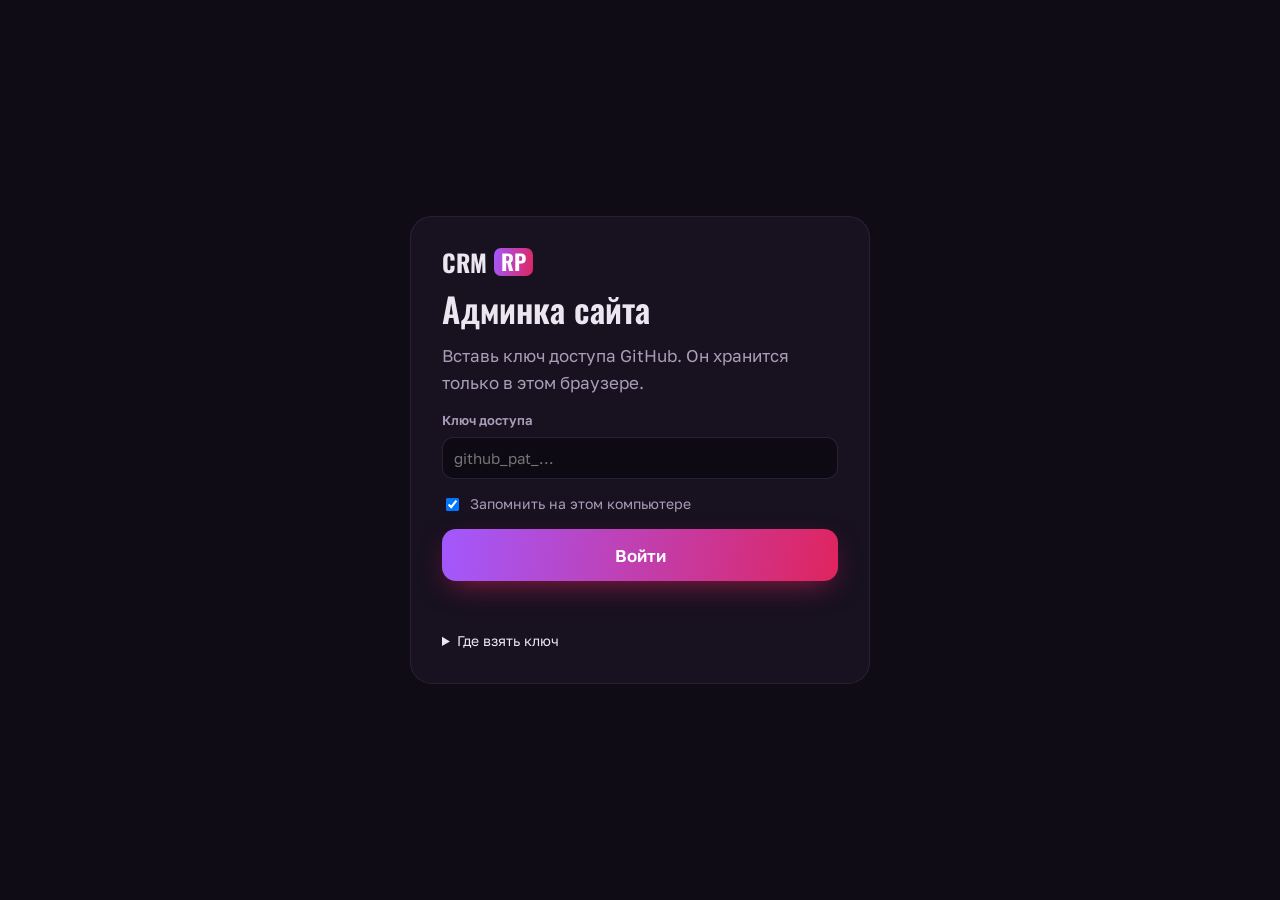
==== admin.html @ 631fdced "Обновление сайта" ====
<!doctype html>
<html lang="ru">
<head>
  <meta charset="utf-8">
  <meta name="viewport" content="width=device-width, initial-scale=1">
  <meta name="robots" content="noindex, nofollow">
  <title>Админка — CRM RP</title>
  <meta name="theme-color" content="#100c16">
  <link rel="icon" href="assets/icon.png">
  <link rel="stylesheet" href="assets/style.css">
  <link rel="stylesheet" href="assets/admin.css">
</head>
<body class="adm">
  <!-- вход -->
  <section class="adm-login" id="login" hidden>
    <div class="adm-card">
      <a class="logo" href="index.html"><span>CRM</span><b>RP</b></a>
      <h1>Админка сайта</h1>
      <p>Вставь ключ доступа GitHub. Он хранится только в этом браузере.</p>
      <label class="fld"><span>Ключ доступа</span><input id="tok" type="password" autocomplete="off" placeholder="github_pat_..."></label>
      <label class="chk"><input id="remember" type="checkbox" checked> Запомнить на этом компьютере</label>
      <button class="btn" id="go" type="button">Войти</button>
      <p class="err" id="login-err" role="alert"></p>
      <details class="how">
        <summary>Где взять ключ</summary>
        <ol>
          <li>Открой <a href="https://github.com/settings/personal-access-tokens/new" target="_blank" rel="noopener">github.com → Settings → Fine-grained tokens → Generate new token</a>.</li>
          <li>Name: <b>CRM админка</b>. Expiration — сколько хочешь (например, 1 год).</li>
          <li>Repository access → <b>Only select repositories</b> → <b>crmrp-site</b>.</li>
          <li>Permissions → Repository permissions → <b>Contents: Read and write</b>.</li>
          <li><b>Generate token</b> → скопируй ключ и вставь сюда. Никому его не показывай.</li>
        </ol>
      </details>
    </div>
  </section>

  <!-- панель -->
  <div class="adm-app" id="app" hidden>
    <aside class="adm-side">
      <a class="logo" href="index.html" target="_blank"><span>CRM</span><b>RP</b></a>
      <nav id="tabs">
        <button data-tab="shop" class="on">🛒 Пополнение</button>
        <button data-tab="texts">✏️ Тексты главной</button>
        <button data-tab="links">🔗 Ссылки и серверы</button>
        <button data-tab="news">📰 Новости лаунчера</button>
        <button data-tab="notif">🔔 Уведомления и ссылки лаунчера</button>
      </nav>
      <div class="adm-side-foot">
        <button class="btn-text" id="logout" type="button">Выйти</button>
      </div>
    </aside>
    <main class="adm-main">
      <div class="adm-top">
        <h1 id="title">Пополнение</h1>
        <div class="adm-actions">
          <span class="dirty" id="dirty" hidden>есть несохранённые изменения</span>
          <button class="btn" id="save" type="button">Сохранить на сайт</button>
        </div>
      </div>
      <div id="view"></div>
    </main>
  </div>

  <div class="toast-adm" id="toast" role="status"></div>
  <script src="assets/admin.js"></script>
</body>
</html>
---- assets/style.css ----
@font-face { font-family: 'CRM Display'; font-weight: 600; font-display: swap; src: url(fonts/oswald-cyrillic-600-normal.woff2) format('woff2'); unicode-range: U+0301,U+0400-045F,U+0490-0491,U+04B0-04B1,U+2116; }
@font-face { font-family: 'CRM Display'; font-weight: 600; font-display: swap; src: url(fonts/oswald-latin-600-normal.woff2) format('woff2'); unicode-range: U+0000-00FF,U+0131,U+0152-0153,U+02BB-02BC,U+02C6,U+02DA,U+02DC,U+2000-206F,U+2074,U+20AC,U+2122,U+2191,U+2193,U+2212,U+2215,U+FEFF,U+FFFD; }
@font-face { font-family: 'CRM Display'; font-weight: 700; font-display: swap; src: url(fonts/oswald-cyrillic-700-normal.woff2) format('woff2'); unicode-range: U+0301,U+0400-045F,U+0490-0491,U+04B0-04B1,U+2116; }
@font-face { font-family: 'CRM Display'; font-weight: 700; font-display: swap; src: url(fonts/oswald-latin-700-normal.woff2) format('woff2'); unicode-range: U+0000-00FF,U+0131,U+0152-0153,U+02BB-02BC,U+02C6,U+02DA,U+02DC,U+2000-206F,U+2074,U+20AC,U+2122,U+2191,U+2193,U+2212,U+2215,U+FEFF,U+FFFD; }
@font-face { font-family: 'CRM Text'; font-weight: 400; font-display: swap; src: url(fonts/golos-text-cyrillic-400-normal.woff2) format('woff2'); unicode-range: U+0301,U+0400-045F,U+0490-0491,U+04B0-04B1,U+2116; }
@font-face { font-family: 'CRM Text'; font-weight: 400; font-display: swap; src: url(fonts/golos-text-latin-400-normal.woff2) format('woff2'); unicode-range: U+0000-00FF,U+0131,U+0152-0153,U+02BB-02BC,U+02C6,U+02DA,U+02DC,U+2000-206F,U+2074,U+20AC,U+2122,U+2191,U+2193,U+2212,U+2215,U+FEFF,U+FFFD; }
@font-face { font-family: 'CRM Text'; font-weight: 500; font-display: swap; src: url(fonts/golos-text-cyrillic-500-normal.woff2) format('woff2'); unicode-range: U+0301,U+0400-045F,U+0490-0491,U+04B0-04B1,U+2116; }
@font-face { font-family: 'CRM Text'; font-weight: 500; font-display: swap; src: url(fonts/golos-text-latin-500-normal.woff2) format('woff2'); unicode-range: U+0000-00FF,U+0131,U+0152-0153,U+02BB-02BC,U+02C6,U+02DA,U+02DC,U+2000-206F,U+2074,U+20AC,U+2122,U+2191,U+2193,U+2212,U+2215,U+FEFF,U+FFFD; }
@font-face { font-family: 'CRM Text'; font-weight: 600; font-display: swap; src: url(fonts/golos-text-cyrillic-600-normal.woff2) format('woff2'); unicode-range: U+0301,U+0400-045F,U+0490-0491,U+04B0-04B1,U+2116; }
@font-face { font-family: 'CRM Text'; font-weight: 600; font-display: swap; src: url(fonts/golos-text-latin-600-normal.woff2) format('woff2'); unicode-range: U+0000-00FF,U+0131,U+0152-0153,U+02BB-02BC,U+02C6,U+02DA,U+02DC,U+2000-206F,U+2074,U+20AC,U+2122,U+2191,U+2193,U+2212,U+2215,U+FEFF,U+FFFD; }

:root {
  --bg: #100c16;        /* мокрый асфальт ночью */
  --bg-2: #171120;      /* чуть светлее — карточки */
  --line: #2a2036;
  --text: #ece6f0;
  --muted: #a99db8;
  --violet: #a259ff;
  --hot: #e0245e;
  --grad: linear-gradient(100deg, #a259ff, #e0245e);
  --display: 'CRM Display', 'Oswald', 'Arial Narrow', sans-serif;
  --body: 'CRM Text', 'Golos Text', 'Segoe UI', sans-serif;
  --wrap: min(1120px, calc(100% - 32px));
}

* { box-sizing: border-box; }
[hidden] { display: none !important; }
html { scroll-behavior: smooth; scroll-padding-top: 110px; }
body { margin: 0; background: var(--bg); color: var(--text); font: 400 17px/1.6 var(--body); -webkit-font-smoothing: antialiased; }
a { color: inherit; }
h1, h2, h3 { font-family: var(--display); font-weight: 600; line-height: 1.1; margin: 0; }
h2 { font-size: clamp(30px, 4vw, 44px); }
h3 { font-size: 22px; }
p { margin: 0; }
:focus-visible { outline: 2px solid var(--violet); outline-offset: 3px; border-radius: 6px; }

/* ---------- логотип ---------- */
.logo { display: inline-flex; align-items: center; gap: 7px; text-decoration: none; font: 700 24px/1 var(--display); }
.logo b { background: var(--grad); color: #fff; padding: 3px 7px 4px; border-radius: 7px; font-size: .9em; }
.logo-small { font-size: 20px; }

/* ---------- кнопки ---------- */
.btn {
  display: inline-flex; align-items: center; justify-content: center; min-height: 52px; padding: 0 28px;
  border-radius: 14px; background: var(--grad); color: #fff; text-decoration: none;
  font: 600 17px/1 var(--body); box-shadow: 0 10px 30px -10px rgba(224, 36, 94, .7);
  transition: transform .15s, box-shadow .15s, filter .15s; cursor: pointer; border: 0;
}
.btn:hover { transform: translateY(-1px); filter: brightness(1.08); box-shadow: 0 14px 34px -10px rgba(224, 36, 94, .85); }
.btn:active { transform: none; }
.btn-ghost { background: rgba(255, 255, 255, .06); box-shadow: inset 0 0 0 1px rgba(255, 255, 255, .16); }
.btn-ghost:hover { background: rgba(255, 255, 255, .1); box-shadow: inset 0 0 0 1px rgba(255, 255, 255, .28); }
.btn-small { min-height: 40px; padding: 0 18px; font-size: 15px; border-radius: 11px; }
.btn[aria-disabled="true"] { opacity: .55; pointer-events: none; }

/* ---------- шапка ---------- */
.top {
  position: fixed; inset: 0 0 auto; z-index: 10; height: 68px; padding: 0 max(16px, calc((100% - 1120px) / 2));
  display: flex; align-items: center; gap: 32px; transition: background .2s, box-shadow .2s;
}
.top.scrolled { background: rgba(16, 12, 22, .86); backdrop-filter: blur(12px); box-shadow: 0 1px 0 var(--line); }
.nav { display: flex; gap: 26px; margin-right: auto; }
.nav a { text-decoration: none; color: var(--muted); font-weight: 500; font-size: 15px; transition: color .15s; }
.nav a:hover { color: var(--text); }

/* ---------- главный экран: ночной город ---------- */
.hero { position: relative; min-height: max(640px, 100svh); overflow: hidden; display: grid; place-items: center; isolation: isolate; }
.hero canvas { position: absolute; inset: 0; width: 100%; height: 100%; }
#sky { z-index: -3; }
#city { z-index: -1; }
.hero-body { position: relative; text-align: center; width: var(--wrap); padding: 120px 0 230px; display: grid; justify-items: center; gap: 22px; }
.hero-logo { display: inline-flex; align-items: center; gap: 14px; font: 700 clamp(64px, 10vw, 112px)/1 var(--display); text-shadow: 0 8px 40px rgba(0, 0, 0, .6); }
.hero-logo b { background: var(--grad); color: #fff; padding: .04em .2em .08em; border-radius: .16em; font-size: .9em; box-shadow: 0 0 60px -6px rgba(224, 36, 94, .65); text-shadow: none; }
.hero-lead { max-width: 32em; text-wrap: balance; font-size: clamp(17px, 2vw, 20px); color: #d8cfe2; text-shadow: 0 2px 16px rgba(0, 0, 0, .8); }
.hero-actions { display: flex; flex-wrap: wrap; justify-content: center; gap: 12px; margin-top: 6px; }
.hero-meta { font-size: 14px; color: var(--muted); }
.hero-must {
  display: inline-flex; align-items: center; gap: 10px; padding: 10px 18px; border-radius: 999px; font-weight: 600; font-size: 16px;
  color: #fff; background: rgba(224, 36, 94, .18); box-shadow: inset 0 0 0 1.5px var(--hot), 0 0 30px -8px rgba(224, 36, 94, .8);
}
.hero-must::before { content: '!'; display: grid; place-items: center; width: 22px; height: 22px; border-radius: 50%; background: var(--hot); font: 700 14px/1 var(--display); }

/* ---------- главное предупреждение: антивирус ---------- */
.av-warn {
  margin: 40px 0 6px; display: flex; gap: 22px; align-items: flex-start; padding: 28px 30px; border-radius: 22px;
  background: linear-gradient(135deg, rgba(224, 36, 94, .22), rgba(224, 36, 94, .07));
  box-shadow: inset 0 0 0 2px var(--hot), 0 0 50px -14px rgba(224, 36, 94, .9);
}
.av-num {
  flex: none; display: grid; place-items: center; width: 56px; height: 56px; border-radius: 50%;
  background: var(--hot); font: 700 26px/1 var(--display); box-shadow: 0 0 26px -2px rgba(224, 36, 94, .9);
}
.av-body h3 { font-size: clamp(22px, 3vw, 30px); text-transform: uppercase; letter-spacing: .01em; margin-bottom: 10px; color: #fff; }
.av-body p { color: #f3dbe5; max-width: 70ch; }
.av-body p + p { margin-top: 10px; }
.av-how { font-size: 15px; color: #e6c7d4 !important; }
.av-warn.flash { animation: avflash 1.6s ease-out 1; }
@keyframes avflash {
  0%, 40% { box-shadow: inset 0 0 0 2px var(--hot), 0 0 0 6px rgba(224, 36, 94, .55), 0 0 80px 0 rgba(224, 36, 94, .9); }
  100% { box-shadow: inset 0 0 0 2px var(--hot), 0 0 0 0 rgba(224, 36, 94, 0), 0 0 50px -14px rgba(224, 36, 94, .9); }
}
.start-cta { margin-top: 52px; display: grid; justify-items: center; gap: 12px; text-align: center; }
.btn-big { min-height: 64px; padding: 0 46px; font-size: 20px; border-radius: 18px; }

/* ---------- как начать: шаги по улице ---------- */
.start { width: var(--wrap); margin: 0 auto; padding: 96px 0 40px; }
.steps { list-style: none; margin: 44px 0 0; padding: 0; display: grid; grid-template-columns: repeat(3, 1fr); gap: 0; counter-reset: s 1; position: relative; }
.steps::before { /* неоновая линия, соединяющая шаги */
  content: ''; position: absolute; left: 28px; right: calc(100% / 3 - 28px); top: 27px; height: 2px; background: var(--grad); opacity: .55;
  box-shadow: 0 0 14px rgba(224, 36, 94, .6);
}
.steps li { position: relative; padding-right: 36px; counter-increment: s; }
.steps li::before {
  content: counter(s); display: grid; place-items: center; width: 56px; height: 56px; border-radius: 50%;
  background: var(--bg); box-shadow: inset 0 0 0 2px var(--violet), 0 0 24px -4px rgba(162, 89, 255, .7);
  font: 700 24px/1 var(--display); margin-bottom: 22px; position: relative;
}
.steps li:last-child::before { box-shadow: inset 0 0 0 2px var(--hot), 0 0 24px -4px rgba(224, 36, 94, .8); }
.steps h3 { margin-bottom: 8px; }
.steps p { color: var(--muted); max-width: 30ch; }

/* ---------- серверы ---------- */
.servers { width: var(--wrap); margin: 0 auto; padding: 72px 0 40px; display: grid; grid-template-columns: 1fr 1.4fr; gap: 48px; align-items: start; }
.servers-head p { color: var(--muted); margin-top: 14px; max-width: 30ch; }
.server-list { list-style: none; margin: 0; padding: 0; display: grid; gap: 12px; }
.server {
  display: grid; grid-template-columns: auto 1fr auto; align-items: center; gap: 18px;
  padding: 20px 22px; border-radius: 18px; background: var(--bg-2); box-shadow: inset 0 0 0 1px var(--line);
}
.server.later { opacity: .55; }
.server .dot { width: 10px; height: 10px; border-radius: 50%; background: #5b4f6a; }
.server.online .dot { background: #3ddc84; box-shadow: 0 0 12px #3ddc84; }
.server.soon .dot { background: var(--hot); box-shadow: 0 0 12px var(--hot); }
.server-name { font: 600 22px/1.1 var(--display); }
.server-note { color: var(--muted); font-size: 14px; margin-top: 3px; }
.copy { text-decoration: none;
  font: 500 15px/1 var(--body); color: var(--text); background: rgba(255, 255, 255, .06); border: 0; border-radius: 10px;
  padding: 11px 14px; cursor: pointer; box-shadow: inset 0 0 0 1px rgba(255, 255, 255, .12);
}
.copy:hover { background: rgba(255, 255, 255, .1); }

/* ---------- форум и соцсети ---------- */
.community { width: var(--wrap); margin: 0 auto; padding: 72px 0 110px; display: grid; grid-template-columns: 1fr 1fr; gap: 20px; }
.forum-card, .socials { border-radius: 22px; padding: 36px; background: var(--bg-2); box-shadow: inset 0 0 0 1px var(--line); display: grid; gap: 14px; align-content: start; justify-items: start; }
.forum-card { background: radial-gradient(120% 140% at 100% 0%, rgba(162, 89, 255, .2), transparent 55%), radial-gradient(90% 120% at 0% 100%, rgba(224, 36, 94, .14), transparent 60%), var(--bg-2); }
.forum-card p, .socials p { color: var(--muted); max-width: 40ch; }
.forum-card .btn { margin-top: 8px; }
.social-list { list-style: none; margin: 4px 0 0; padding: 0; display: flex; flex-wrap: wrap; gap: 10px; }
.social-list a, .social-list span {
  display: inline-flex; align-items: center; min-height: 44px; padding: 0 18px; border-radius: 12px; text-decoration: none; font-weight: 500;
  background: rgba(255, 255, 255, .06); box-shadow: inset 0 0 0 1px rgba(255, 255, 255, .12);
}
.social-list a:hover { background: rgba(255, 255, 255, .1); }
.social-list span { color: var(--muted); }

/* ---------- подвал ---------- */
.foot { width: var(--wrap); margin: 0 auto; padding: 28px 0 40px; border-top: 1px solid var(--line); display: flex; align-items: center; gap: 24px; justify-content: space-between; flex-wrap: wrap; }
.foot p { color: var(--muted); font-size: 14px; }

.toast {
  position: fixed; left: 50%; bottom: 24px; transform: translate(-50%, 20px); opacity: 0; z-index: 20;
  background: #241a31; box-shadow: inset 0 0 0 1px var(--line), 0 12px 40px rgba(0, 0, 0, .5); padding: 12px 18px; border-radius: 12px;
  transition: opacity .2s, transform .2s; pointer-events: none; font-size: 15px;
}
.toast.show { opacity: 1; transform: translate(-50%, 0); }

/* ---------- телефоны ---------- */
@media (max-width: 860px) {
  /* на телефоне и планшете меню уходит второй строкой под логотип */
  .top { height: auto; flex-wrap: wrap; row-gap: 0; padding-top: 10px; justify-content: space-between; background: rgba(16, 12, 22, .86); backdrop-filter: blur(12px); box-shadow: 0 1px 0 var(--line); }
  .nav { order: 3; width: 100%; margin: 0; gap: 20px; overflow-x: auto; padding: 10px 0 12px; scrollbar-width: none; }
  .nav::-webkit-scrollbar { display: none; }
  .nav a { white-space: nowrap; }
  .donate { padding-top: 140px; }
  .hero-body { padding: 150px 0 180px; }
  .hero-must { border-radius: 16px; text-align: left; font-size: 15px; }
  .steps { grid-template-columns: 1fr; gap: 30px; }
  .steps::before { left: 27px; right: auto; top: 28px; bottom: 28px; width: 2px; height: auto; }
  .steps li { padding: 0 0 0 80px; }
  .steps li::before { position: absolute; left: 0; top: -6px; margin: 0; }
  .servers, .community { grid-template-columns: 1fr; gap: 24px; }
  .forum-card, .socials { padding: 26px; }
  .av-warn { flex-direction: column; padding: 22px; }
  .server { grid-template-columns: auto 1fr; }
  .server .copy { text-decoration: none; grid-column: 1 / -1; justify-self: start; }
}

@media (prefers-reduced-motion: reduce) {
  .av-warn.flash { animation: none; }
  html { scroll-behavior: auto; }
  .btn, .toast { transition: none; }
}

/* ---------- страница пополнения ---------- */
.page { min-height: 100vh; display: flex; flex-direction: column; }
.page main { flex: 1; }
.nav a[aria-current="page"] { color: var(--text); }
.donate { width: var(--wrap); margin: 0 auto; padding: 120px 0 80px; }
.donate-head { display: grid; gap: 14px; justify-items: start; margin-bottom: 40px; }
.donate-head h1 { font-size: clamp(40px, 6vw, 64px); }
.donate-head p { color: var(--muted); }
.nick { display: grid; gap: 8px; width: min(420px, 100%); margin-top: 8px; }
.nick span { font-weight: 600; font-size: 15px; }
.nick input {
  height: 52px; padding: 0 16px; border-radius: 14px; border: 0; outline: none; font: 500 17px var(--body); color: var(--text);
  background: var(--bg-2); box-shadow: inset 0 0 0 1.5px var(--line); transition: box-shadow .15s;
}
.nick input:focus { box-shadow: inset 0 0 0 2px var(--violet); }
.nick input.need { box-shadow: inset 0 0 0 2px var(--hot), 0 0 24px -6px var(--hot); }
.shop-group { margin-top: 44px; }
.shop-group h2 { margin-bottom: 18px; }
.shop-grid { display: grid; grid-template-columns: repeat(auto-fill, minmax(230px, 1fr)); gap: 14px; }
.product {
  display: grid; grid-template-rows: auto auto 1fr auto; gap: 8px; padding: 20px; border-radius: 18px;
  background: var(--bg-2); box-shadow: inset 0 0 0 1px var(--line); transition: box-shadow .15s, transform .15s;
}
.product:hover { box-shadow: inset 0 0 0 1.5px var(--violet); transform: translateY(-2px); }
.p-icon {
  width: 52px; height: 52px; border-radius: 14px; display: grid; place-items: center; font-size: 26px;
  background: linear-gradient(135deg, rgba(162, 89, 255, .3), rgba(224, 36, 94, .25));
}
.product-admin .p-icon { background: var(--grad); }
.product h3 { font-size: 21px; margin-top: 6px; }
.p-desc { color: var(--muted); font-size: 14px; }
.p-foot { display: flex; align-items: center; justify-content: space-between; gap: 10px; margin-top: 6px; }
.p-price { font: 600 18px var(--display); }
.modal { position: fixed; inset: 0; z-index: 30; display: grid; place-items: center; padding: 16px; background: rgba(8, 5, 12, .72); backdrop-filter: blur(6px); }
.modal[hidden] { display: none; }
.modal-card { width: min(480px, 100%); padding: 30px; border-radius: 22px; background: #1b1426; box-shadow: inset 0 0 0 1px var(--line), 0 30px 80px rgba(0, 0, 0, .6); display: grid; gap: 14px; }
.modal-card p { color: #d8cfe2; }
.modal-actions { display: flex; flex-wrap: wrap; gap: 10px; margin-top: 6px; }

.p-icon.has-img { background: none; overflow: hidden; width: 100%; height: auto; aspect-ratio: 16 / 10; border-radius: 12px; }
.p-icon img { width: 100%; height: 100%; object-fit: cover; }
---- assets/admin.css ----
/* ---------- админка сайта ---------- */
.adm { min-height: 100vh; }
.adm-login { min-height: 100vh; display: grid; place-items: center; padding: 16px; }
.adm-card { width: min(460px, 100%); display: grid; gap: 14px; padding: 32px; border-radius: 22px; background: var(--bg-2); box-shadow: inset 0 0 0 1px var(--line); }
.adm-card h1 { font-size: 34px; }
.adm-card p { color: var(--muted); }
.adm-card .err { color: #ff6b93; min-height: 1.2em; }
.how { color: var(--muted); font-size: 14px; }
.how summary { cursor: pointer; color: var(--text); }
.how ol { padding-left: 20px; display: grid; gap: 6px; margin: 10px 0 0; }
.how a { color: var(--violet); }

.fld { display: grid; gap: 6px; min-width: 0; }
.fld span { font-size: 13px; font-weight: 600; color: var(--muted); }
.fld input, .fld textarea, .fld select {
  width: 100%; min-height: 42px; padding: 9px 12px; border: 0; border-radius: 11px; outline: none;
  font: 400 15px var(--body); color: var(--text); background: #0d0a13; box-shadow: inset 0 0 0 1px var(--line);
}
.fld textarea { resize: vertical; min-height: 70px; }
.fld input:focus, .fld textarea:focus, .fld select:focus { box-shadow: inset 0 0 0 2px var(--violet); }
.fld.wide { grid-column: 1 / -1; }
.chk { display: flex; gap: 8px; align-items: center; font-size: 14px; color: var(--muted); }

.adm-app { display: grid; grid-template-columns: 250px 1fr; min-height: 100vh; }
.adm-side { position: sticky; top: 0; height: 100vh; display: flex; flex-direction: column; gap: 22px; padding: 22px 14px; background: #0c0911; box-shadow: 1px 0 0 var(--line); }
.adm-side .logo { padding: 0 8px; }
.adm-side nav { display: grid; gap: 4px; }
.adm-side nav button {
  text-align: left; padding: 11px 12px; border: 0; border-radius: 11px; background: none; color: var(--muted);
  font: 500 15px var(--body); cursor: pointer;
}
.adm-side nav button:hover { background: rgba(255, 255, 255, .05); color: var(--text); }
.adm-side nav button.on { background: rgba(162, 89, 255, .16); color: var(--text); box-shadow: inset 3px 0 0 var(--violet); }
.adm-side-foot { margin-top: auto; padding: 0 8px; }
.btn-text { border: 0; background: none; color: var(--muted); font: 500 14px var(--body); cursor: pointer; padding: 0; }
.btn-text:hover { color: var(--text); }

.adm-main { padding: 0 32px 60px; min-width: 0; }
.adm-top { position: sticky; top: 0; z-index: 5; display: flex; align-items: center; justify-content: space-between; gap: 16px; padding: 20px 0; background: var(--bg); box-shadow: 0 1px 0 var(--line); margin-bottom: 22px; }
.adm-top h1 { font-size: 30px; }
.adm-actions { display: flex; align-items: center; gap: 14px; }
.dirty { color: #ffb4c8; font-size: 14px; }
.adm-main h2 { font-size: 24px; margin: 30px 0 12px; }
.hint { color: var(--muted); margin-bottom: 16px; max-width: 70ch; }
.row { display: flex; flex-wrap: wrap; gap: 12px; align-items: end; margin-bottom: 14px; }
.row .fld { flex: 1 1 180px; }
.row.line { padding: 12px; border-radius: 14px; background: var(--bg-2); box-shadow: inset 0 0 0 1px var(--line); margin-bottom: 8px; }
.stack { display: grid; gap: 12px; }
.grid2 { display: grid; grid-template-columns: repeat(2, minmax(0, 1fr)); gap: 12px; margin-bottom: 16px; }

.group { margin: 22px 0; padding: 18px; border-radius: 18px; background: rgba(255, 255, 255, .02); box-shadow: inset 0 0 0 1px var(--line); }
.group-head { display: flex; gap: 12px; align-items: end; margin-bottom: 16px; }
.group-head .fld { flex: 1; }
.group-head .fld input { font: 600 18px var(--display); }
.items { display: grid; grid-template-columns: repeat(auto-fill, minmax(240px, 1fr)); gap: 12px; }
.item { display: grid; gap: 10px; align-content: start; padding: 14px; border-radius: 16px; background: var(--bg-2); box-shadow: inset 0 0 0 1px var(--line); }
.item-head { display: flex; justify-content: space-between; align-items: start; gap: 10px; }
.pic { width: 64px; height: 64px; border-radius: 14px; display: grid; place-items: center; font-size: 30px; overflow: hidden; background: linear-gradient(135deg, rgba(162, 89, 255, .3), rgba(224, 36, 94, .25)); }
.pic img { width: 100%; height: 100%; object-fit: cover; }
.pic.wide { width: 100%; height: auto; aspect-ratio: 2 / 1; font-size: 14px; }
.noimg { color: var(--muted); padding: 10px; text-align: center; }
.pic-btns { display: flex; flex-wrap: wrap; gap: 6px; margin-top: 6px; }
.pic-btns button, .mv button {
  border: 0; border-radius: 9px; padding: 7px 10px; font: 500 13px var(--body); color: var(--text); cursor: pointer;
  background: rgba(255, 255, 255, .07); box-shadow: inset 0 0 0 1px rgba(255, 255, 255, .1);
}
.pic-btns button:hover, .mv button:hover { background: rgba(255, 255, 255, .12); }
.mv { display: flex; gap: 4px; }
.mv .del:hover { background: var(--hot); }
.add-card { min-height: 120px; border: 0; border-radius: 16px; cursor: pointer; font: 600 15px var(--body); color: var(--muted); background: none; box-shadow: inset 0 0 0 1.5px var(--line); }
.add-card:hover { color: var(--text); box-shadow: inset 0 0 0 1.5px var(--violet); }
.news { margin: 14px 0; padding: 16px; border-radius: 18px; background: var(--bg-2); box-shadow: inset 0 0 0 1px var(--line); }
.news-grid { display: grid; grid-template-columns: 260px 1fr; gap: 18px; margin-top: 10px; }

.toast-adm {
  position: fixed; left: 50%; bottom: 24px; transform: translate(-50%, 20px); opacity: 0; z-index: 40; pointer-events: none;
  max-width: calc(100% - 32px); padding: 13px 18px; border-radius: 12px; background: #1f6f4a; color: #fff; font-weight: 500;
  box-shadow: 0 14px 40px rgba(0, 0, 0, .5); transition: opacity .2s, transform .2s;
}
.toast-adm.bad { background: #8c1f40; }
.toast-adm.show { opacity: 1; transform: translate(-50%, 0); }

@media (max-width: 860px) {
  .adm-app { grid-template-columns: 1fr; }
  .adm-side { position: static; height: auto; padding: 14px 16px; }
  .adm-side nav { grid-auto-flow: column; overflow-x: auto; }
  .adm-side nav button { white-space: nowrap; }
  .adm-main { padding: 0 16px 60px; }
  .adm-top { flex-wrap: wrap; }
  .grid2, .news-grid { grid-template-columns: 1fr; }
}
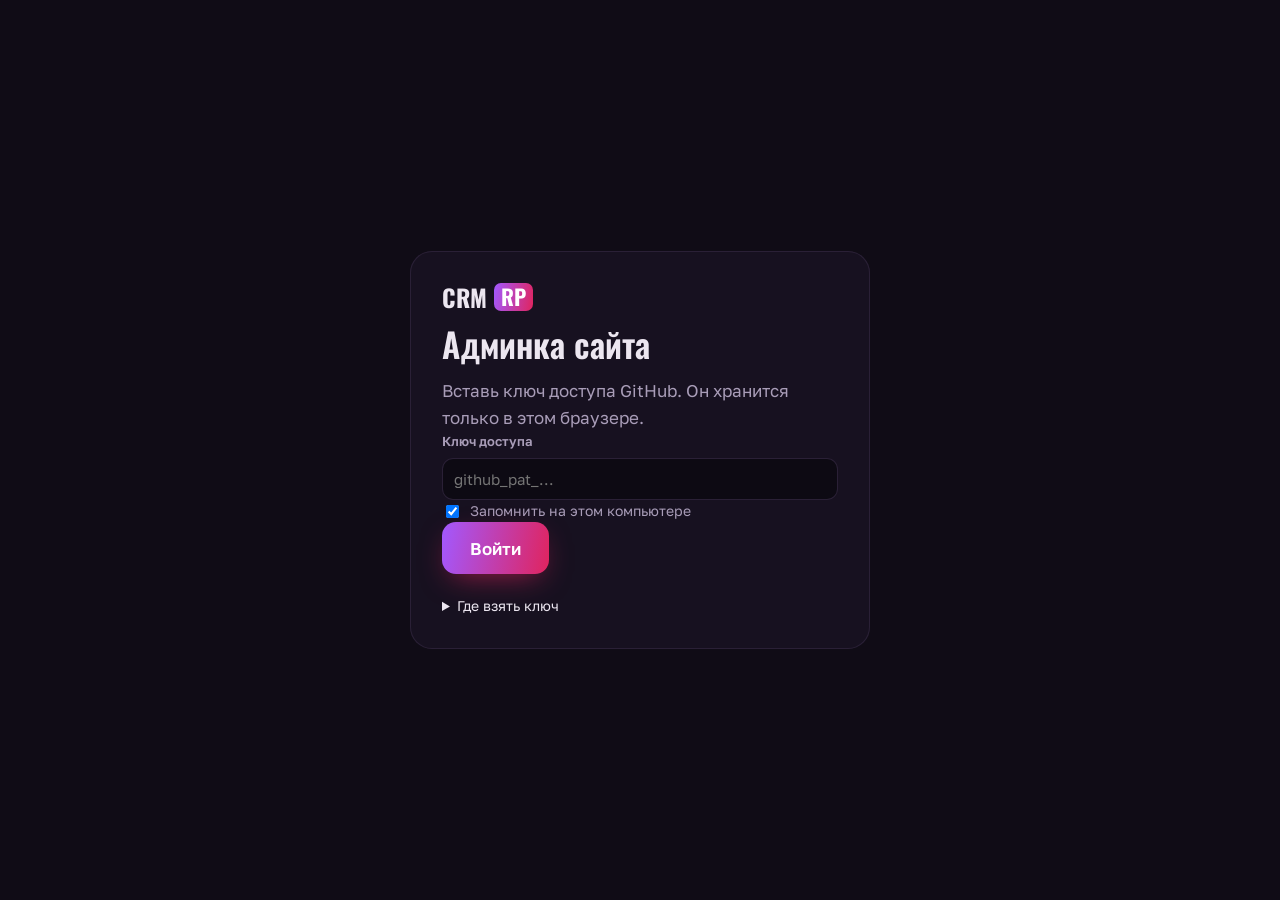
==== commit 584f6771: "Обновление сайта" ====
--- a/admin.html
+++ b/admin.html
@@ -16,6 +16,12 @@
     <div class="adm-card">
       <a class="logo" href="index.html"><span>CRM</span><b>RP</b></a>
       <h1>Админка сайта</h1>
+      <div id="pw-login" hidden>
+        <p>Войди под своим админским логином.</p>
+        <label class="fld"><span>Логин</span><input id="alogin" autocomplete="username"></label>
+        <label class="fld"><span>Пароль</span><input id="apass" type="password" autocomplete="current-password"></label>
+      </div>
+      <div id="tok-login">
       <p>Вставь ключ доступа GitHub. Он хранится только в этом браузере.</p>
       <label class="fld"><span>Ключ доступа</span><input id="tok" type="password" autocomplete="off" placeholder="github_pat_..."></label>
       <label class="chk"><input id="remember" type="checkbox" checked> Запомнить на этом компьютере</label>
@@ -31,6 +37,7 @@
           <li><b>Generate token</b> → скопируй ключ и вставь сюда. Никому его не показывай.</li>
         </ol>
       </details>
+      </div>
     </div>
   </section>
 
